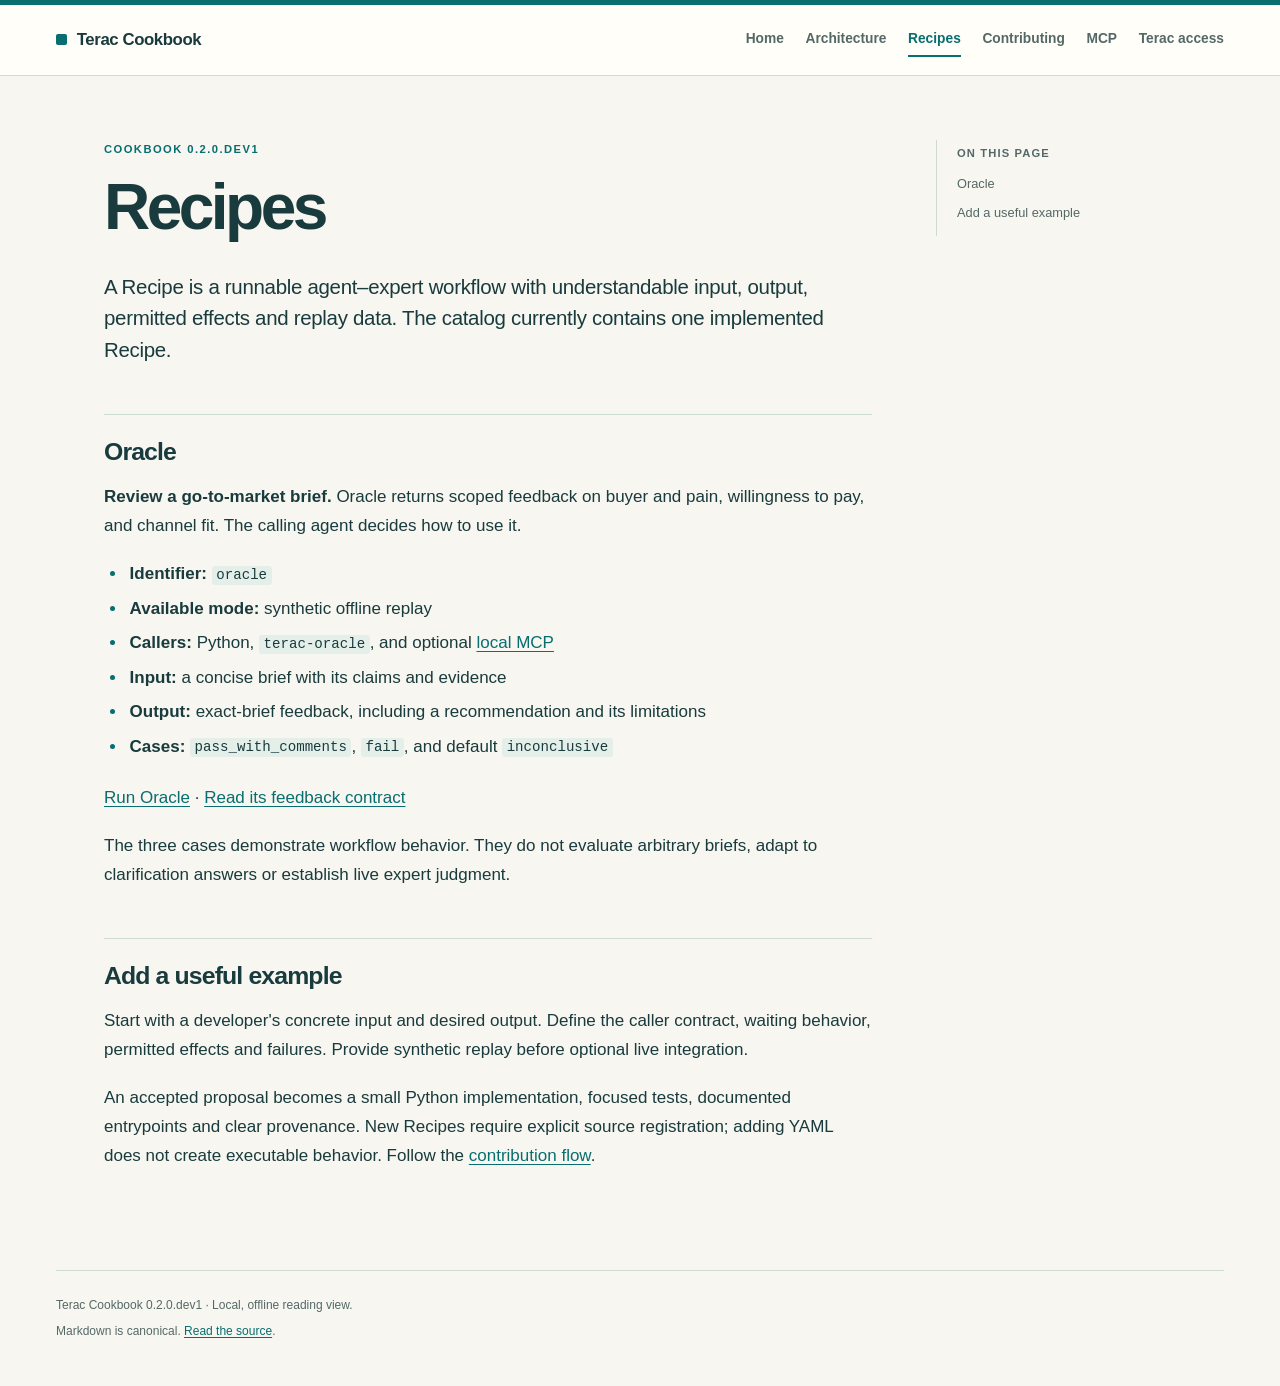
==== docs/recipes/index.html @ 0e65b9fa "feat(mcp): Cookbook MCP with oracle and recipe list tools exposed chore(docs): update docs" ====
<!doctype html>
<html lang="en">
<head>
  <meta charset="utf-8">
  <meta name="viewport" content="width=device-width, initial-scale=1">
  <title>Recipes | Terac Cookbook</title>
  <link rel="stylesheet" href="../assets/site.css">
</head>
<body>
<!-- source: docs/recipes/index.md; source-sha256: 1611e81e369d209ae0ffc7d579bd05542a84274aac4b5c129bf27300b9fef13c -->
<a class="skip-link" href="#main">Skip to content</a>
<header class="site-header">
  <div class="header-inner">
    <a class="brand" href="../index.html">Terac Cookbook</a>
    <nav class="site-nav" aria-label="Main navigation">
        <a href="../index.html">Home</a>
        <a href="../architecture.html">Architecture</a>
        <a href="index.html" aria-current="page">Recipes</a>
        <a href="../contributing.html">Contributing</a>
        <a href="../mcp.html">MCP</a>
        <a href="../terac-access.html">Terac access</a>
    </nav>
  </div>
</header>
<main id="main" class="page-shell">
  <div class="page-layout">
    <article>
      <header class="page-header">
        <p class="eyebrow">Cookbook 0.2.0.dev1</p>
        <h1 id="recipes">Recipes</h1>
        <p class="lead">A Recipe is a runnable agent–expert workflow with understandable input, output,
permitted effects and replay data. The catalog currently contains one implemented
Recipe.</p>
      </header>
      <div class="content">
<h2 id="oracle">Oracle</h2>
<p><strong>Review a go-to-market brief.</strong> Oracle returns scoped feedback on buyer and pain,
willingness to pay, and channel fit. The calling agent decides how to use it.</p>
<ul>
<li><strong>Identifier:</strong> <code>oracle</code></li>
<li><strong>Available mode:</strong> synthetic offline replay</li>
<li><strong>Callers:</strong> Python, <code>terac-oracle</code>, and optional <a href="../mcp.html">local MCP</a></li>
<li><strong>Input:</strong> a concise brief with its claims and evidence</li>
<li><strong>Output:</strong> exact-brief feedback, including a recommendation and its limitations</li>
<li><strong>Cases:</strong> <code>pass_with_comments</code>, <code>fail</code>, and default <code>inconclusive</code></li>
</ul>
<p><a href="oracle.html">Run Oracle</a> · <a href="../../recipes/oracle/review-contract.md">Read its feedback contract</a></p>
<p>The three cases demonstrate workflow behavior. They do not evaluate arbitrary
briefs, adapt to clarification answers or establish live expert judgment.</p>
<h2 id="add-a-useful-example">Add a useful example</h2>
<p>Start with a developer's concrete input and desired output. Define the caller
contract, waiting behavior, permitted effects and failures. Provide synthetic
replay before optional live integration.</p>
<p>An accepted proposal becomes a small Python implementation, focused tests,
documented entrypoints and clear provenance. New Recipes require explicit source
registration; adding YAML does not create executable behavior. Follow the
<a href="../contributing.html">contribution flow</a>.</p>
      </div>
    </article>
    <nav class="toc" aria-label="On this page">
      <p class="toc-title">On this page</p>
<div>
<ul>
<li><a href="#oracle">Oracle</a></li>
<li><a href="#add-a-useful-example">Add a useful example</a></li>
</ul>
</div>
    </nav>
  </div>
</main>
<footer class="site-footer">
  <p>Terac Cookbook 0.2.0.dev1 · Local, offline reading view.</p>
  <p class="source-note">Markdown is canonical. <a href="index.md">Read the source</a>.</p>
</footer>
</body>
</html>
---- docs/assets/site.css ----
/* Local, script-free reading views for the canonical Cookbook Markdown. */
:root {
  color-scheme: light;
  --paper: #f7f6f0;
  --surface: #fffef9;
  --ink: #193b3d;
  --muted: #546967;
  --teal: #086e70;
  --teal-dark: #07585a;
  --tint: #e5efea;
  --line: #cedbd4;
  --code: #143436;
  --code-text: #f0f5ed;
  --measure: 48rem;
  font-family: -apple-system, BlinkMacSystemFont, "Segoe UI", sans-serif;
  font-synthesis: none;
  text-rendering: optimizeLegibility;
  -webkit-font-smoothing: antialiased;
}

* { box-sizing: border-box; }
html { scroll-padding-top: 2rem; }
body {
  margin: 0;
  color: var(--ink);
  background: var(--paper);
  font-size: 17px;
  line-height: 1.7;
}

a { color: var(--teal); text-underline-offset: .18em; }
a:hover { color: var(--teal-dark); text-decoration-thickness: .12em; }
a:focus-visible, button:focus-visible {
  outline: 3px solid var(--teal);
  outline-offset: 5px;
  border-radius: 2px;
}
::selection { background: #c6e2d6; color: var(--ink); }

.skip-link {
  position: absolute;
  z-index: 10;
  top: .75rem;
  left: 1rem;
  padding: .5rem 1rem;
  background: var(--surface);
  transform: translateY(-200%);
}
.skip-link:focus { transform: translateY(0); }

body > header, .site-header {
  border-top: 5px solid var(--teal);
  border-bottom: 1px solid var(--line);
  background: var(--surface);
}
.header-inner, .site-header > div {
  max-width: 78rem;
  margin: auto;
  padding: 1.15rem 2.5rem;
  display: flex;
  align-items: center;
  justify-content: space-between;
  gap: 1.25rem;
}
.brand, .site-title {
  color: var(--ink);
  text-decoration: none;
  font-weight: 750;
  font-size: 1.05rem;
  letter-spacing: -.025em;
}
.brand::before, .site-title::before {
  content: "";
  display: inline-block;
  width: .7rem;
  height: .7rem;
  background: var(--teal);
  margin-right: .6rem;
  border-radius: 2px;
}
.site-nav, .site-header nav {
  display: flex;
  flex-wrap: wrap;
  gap: .3rem 1.35rem;
  font-size: .86rem;
  font-weight: 600;
}
.site-nav a, .site-header nav a {
  color: var(--muted);
  text-decoration: none;
  padding: .25rem 0;
  border-bottom: 2px solid transparent;
}
.site-nav a:hover, .site-header nav a:hover,
.site-nav a[aria-current="page"], .site-header nav a[aria-current="page"] {
  color: var(--teal);
  border-bottom-color: var(--teal);
}

main, .page-shell {
  max-width: 78rem;
  margin: 0 auto;
  padding: 4rem 2.5rem 5rem;
}
main > article, main > .content, .page-content {
  max-width: var(--measure);
  margin-inline: auto;
}
.page-layout {
  display: grid;
  grid-template-columns: minmax(0, var(--measure)) minmax(11rem, 15rem);
  justify-content: center;
  gap: 4rem;
}
.page-layout article, .page-layout .content { min-width: 0; }
.page-header { margin-bottom: 2.5rem; }
.eyebrow, .kicker {
  margin: 0 0 .65rem;
  color: var(--teal);
  text-transform: uppercase;
  letter-spacing: .13em;
  font-size: .7rem;
  font-weight: 750;
}
h1, h2, h3, h4 {
  color: var(--ink);
  line-height: 1.18;
  letter-spacing: -.035em;
  font-weight: 720;
}
h1 {
  margin: 0 0 1.6rem;
  max-width: 19ch;
  font-size: clamp(2.55rem, 5vw, 4.2rem);
  letter-spacing: -.055em;
}
h2 {
  margin: 3rem 0 1.05rem;
  padding-top: 1.4rem;
  border-top: 1px solid var(--line);
  font-size: 1.55rem;
}
h3 { margin: 2rem 0 .8rem; font-size: 1.15rem; }
h4 { margin: 1.5rem 0 .7rem; font-size: 1rem; }
p { margin: 0 0 1.2rem; }
strong { font-weight: 700; }
.lead, article > h1 + p, .content > h1 + p {
  color: var(--ink);
  font-size: 1.28rem;
  line-height: 1.55;
  letter-spacing: -.015em;
}
ul, ol { padding-left: 1.45rem; margin: 0 0 1.4rem; }
li { margin: .35rem 0; padding-left: .15rem; }
li > p { margin-bottom: .55rem; }
li::marker { color: var(--teal); }
hr { border: 0; border-top: 1px solid var(--line); margin: 2.5rem 0; }
blockquote {
  margin: 1.7rem 0;
  border-left: 3px solid var(--teal);
  padding: .8rem 1.25rem;
  color: var(--muted);
  background: var(--tint);
}
blockquote > :last-child { margin-bottom: 0; }

code, pre {
  font-family: "Cascadia Code", "SFMono-Regular", Consolas, monospace;
  font-variant-ligatures: none;
  font-size: .83em;
}
:not(pre) > code {
  padding: .1em .32em;
  color: var(--ink);
  background: var(--tint);
  border-radius: 3px;
  overflow-wrap: anywhere;
}
pre {
  margin: 1.35rem 0 1.65rem;
  padding: 1.3rem 1.45rem;
  overflow-x: auto;
  color: var(--code-text);
  background: var(--code);
  border-radius: 5px;
  line-height: 1.65;
  tab-size: 4;
}
pre code { font-size: 1em; padding: 0; background: transparent; color: inherit; }
.codehilite { margin: 0; }
.codehilite pre { margin-inline: 0; }
table {
  display: block;
  width: 100%;
  margin: 1.5rem 0 1.8rem;
  border-collapse: collapse;
  overflow-x: auto;
  font-size: .88rem;
  line-height: 1.5;
  text-align: left;
}
th, td {
  padding: .85rem 1rem .85rem 0;
  border-bottom: 1px solid var(--line);
  vertical-align: top;
}
th {
  color: var(--teal-dark);
  border-top: 2px solid var(--teal);
  font-weight: 700;
}
th:first-child, td:first-child { min-width: 10rem; }
th:last-child, td:last-child { padding-right: 0; }
table code { font-size: .85em; }

img, svg { max-width: 100%; height: auto; }
article img, .content img {
  display: block;
  width: 100%;
  margin: 2rem auto;
  background: var(--surface);
  border: 1px solid var(--line);
  border-radius: 5px;
}
figure { margin: 2rem 0; }
figcaption { color: var(--muted); font-size: .8rem; }
.toc {
  align-self: start;
  position: sticky;
  top: 2rem;
  padding: .3rem 0 .3rem 1.25rem;
  border-left: 1px solid var(--line);
  color: var(--muted);
  font-size: .8rem;
  line-height: 1.5;
}
.toc h2, .toc-title {
  margin: 0 0 .75rem;
  border: 0;
  padding: 0;
  font-size: .7rem;
  font-weight: 750;
  text-transform: uppercase;
  letter-spacing: .1em;
}
.toc ul { list-style: none; padding: 0; margin: 0; }
.toc ul ul { margin: .3rem 0 .6rem .8rem; }
.toc li { padding: 0; margin: .6rem 0; }
.toc a { text-decoration: none; color: var(--muted); }
.toc a:hover { color: var(--teal); text-decoration: underline; }
.source-note, .generated-note, .metadata {
  color: var(--muted);
  font-size: .75rem;
  line-height: 1.5;
}
body > footer, .site-footer {
  border-top: 1px solid var(--line);
  max-width: 73rem;
  margin: auto;
  padding: 1.5rem 0 2.5rem;
  color: var(--muted);
  font-size: .75rem;
}
.site-footer p { margin-bottom: .4rem; }

@media (max-width: 1000px) {
  .page-layout { grid-template-columns: minmax(0, var(--measure)); gap: 2rem; }
  .page-layout .toc { position: static; grid-row: 1; }
  .toc { position: static; }
}
@media (max-width: 640px) {
  body { font-size: 16px; }
  .header-inner, .site-header > div {
    align-items: start;
    flex-direction: column;
    padding: 1rem 1.25rem;
    gap: .7rem;
  }
  .site-nav, .site-header nav { gap: .3rem 1rem; font-size: .8rem; }
  main, .page-shell { padding: 2.5rem 1.25rem 3.5rem; }
  h1 { font-size: 2.65rem; }
  h2 { font-size: 1.35rem; margin-top: 2.5rem; }
  .lead, article > h1 + p, .content > h1 + p { font-size: 1.15rem; }
  pre { padding: 1rem; font-size: .76em; }
  table { font-size: .8rem; }
  th:first-child, td:first-child { min-width: 8rem; }
  body > footer, .site-footer { margin-inline: 1.25rem; }
}
@media (prefers-reduced-motion: reduce) {
  html { scroll-behavior: auto; }
}
@media print {
  body { background: white; color: black; font-size: 10pt; }
  .site-header, .site-nav, .toc, .skip-link { display: none; }
  main, .page-shell { padding: 0; max-width: none; }
  main > article, main > .content { max-width: none; }
  h1 { font-size: 28pt; }
  h2 { break-after: avoid; }
  pre, blockquote, img, tr { break-inside: avoid; }
  pre { white-space: pre-wrap; color: black; background: #f0f0f0; }
  a { color: inherit; }
  .site-footer { max-width: none; }
}
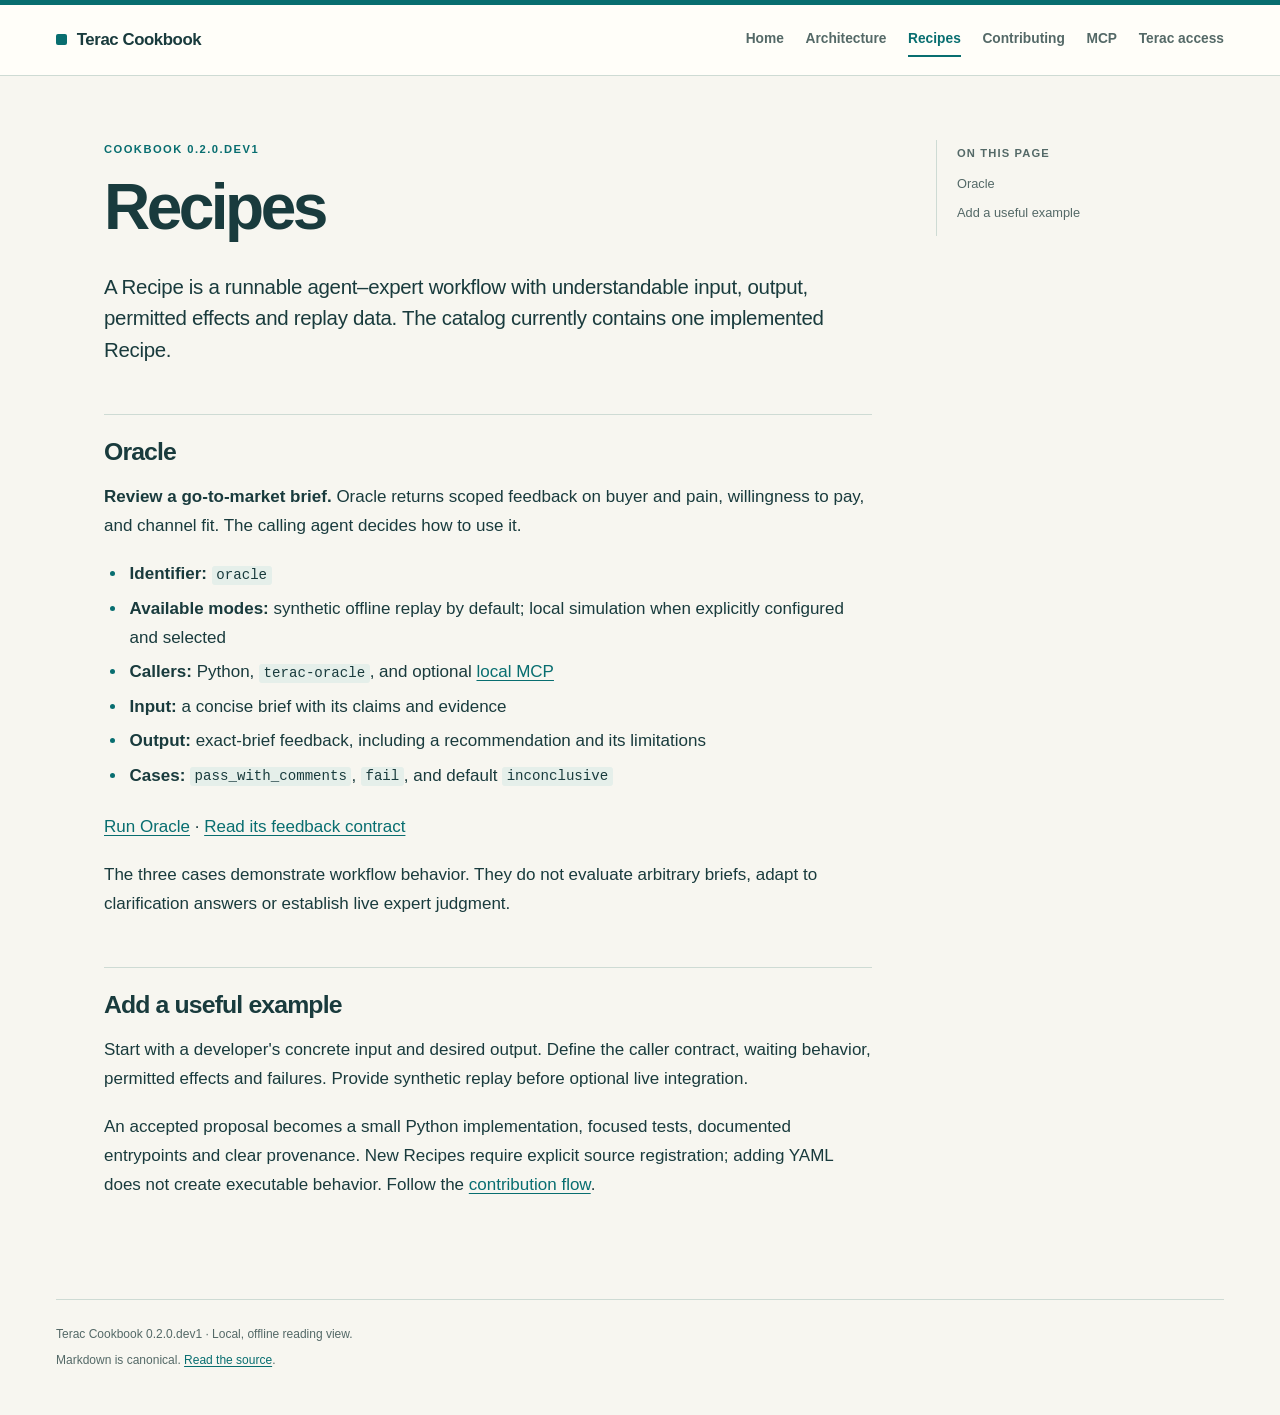
==== commit cffe8339: "feat(sim): simulation path for e2e recipe tests chore(docs): update docs from review" ====
--- a/docs/recipes/index.html
+++ b/docs/recipes/index.html
@@ -7,7 +7,7 @@
   <link rel="stylesheet" href="../assets/site.css">
 </head>
 <body>
-<!-- source: docs/recipes/index.md; source-sha256: 1611e81e369d209ae0ffc7d579bd05542a84274aac4b5c129bf27300b9fef13c -->
+<!-- source: docs/recipes/index.md; source-sha256: 40432bbab158804e6e11a91fb3b6cdca2ca67d08f8f4c3404f194bd7614bd937 -->
 <a class="skip-link" href="#main">Skip to content</a>
 <header class="site-header">
   <div class="header-inner">
@@ -38,7 +38,7 @@
 willingness to pay, and channel fit. The calling agent decides how to use it.</p>
 <ul>
 <li><strong>Identifier:</strong> <code>oracle</code></li>
-<li><strong>Available mode:</strong> synthetic offline replay</li>
+<li><strong>Available modes:</strong> synthetic offline replay by default; local simulation when explicitly configured and selected</li>
 <li><strong>Callers:</strong> Python, <code>terac-oracle</code>, and optional <a href="../mcp.html">local MCP</a></li>
 <li><strong>Input:</strong> a concise brief with its claims and evidence</li>
 <li><strong>Output:</strong> exact-brief feedback, including a recommendation and its limitations</li>
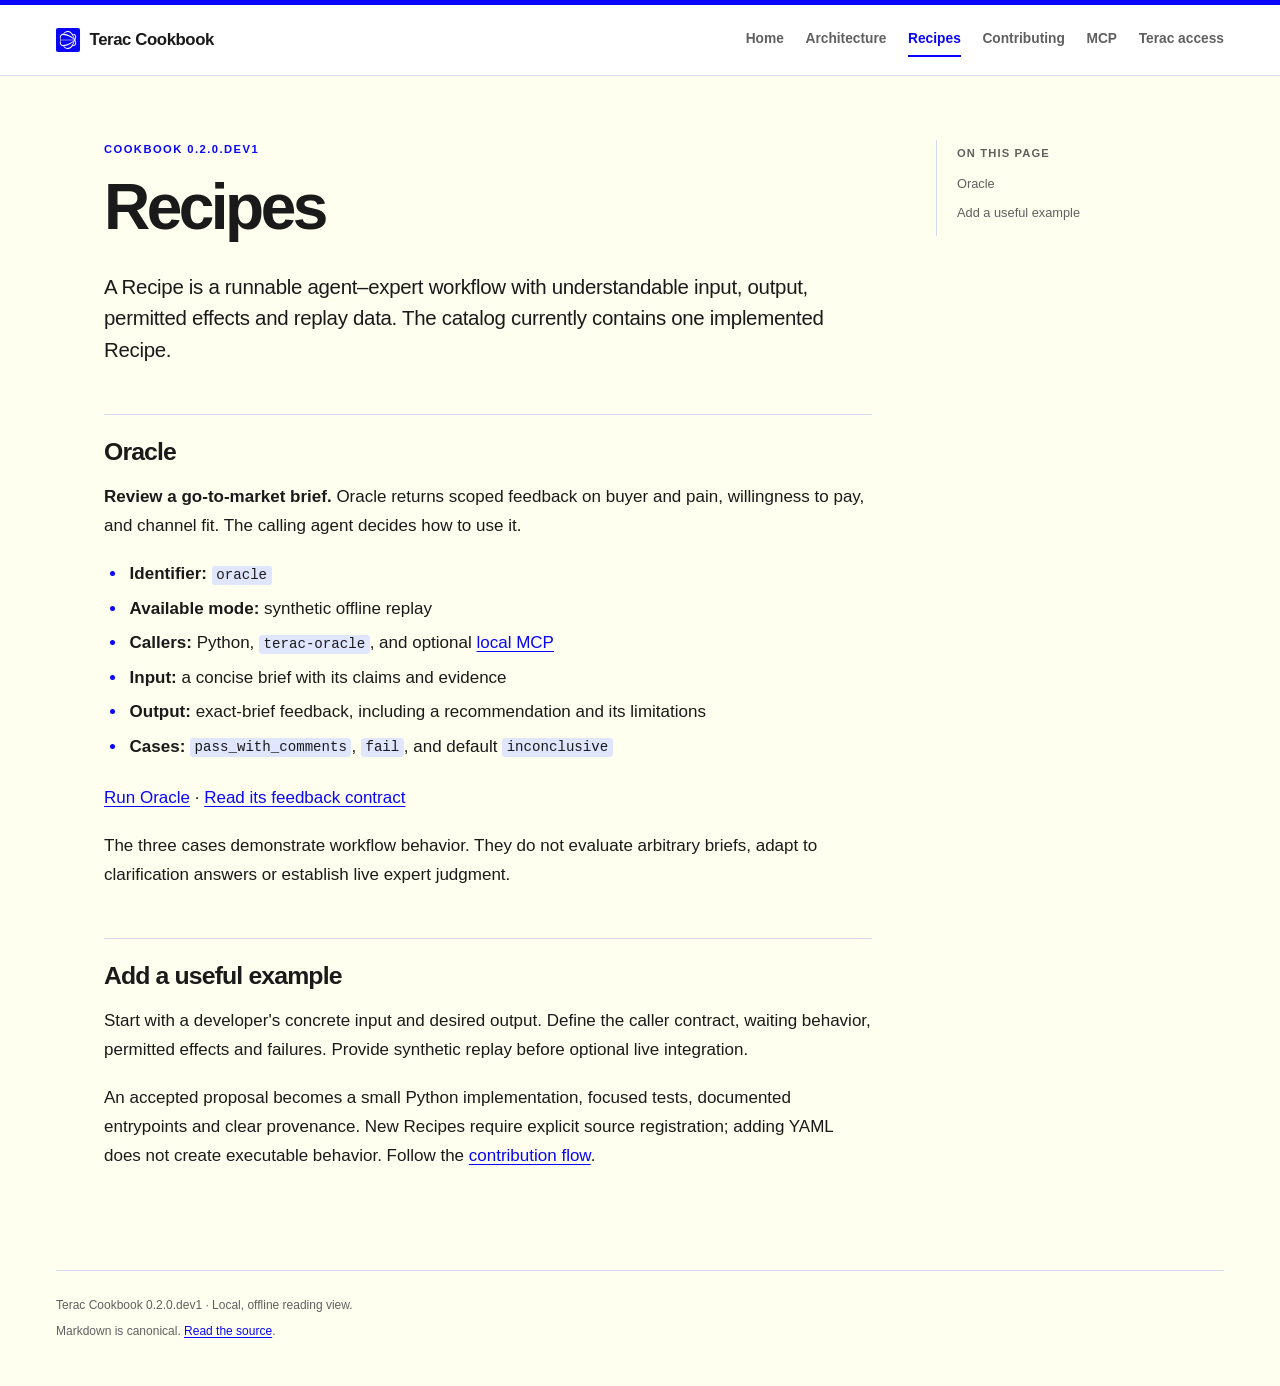
==== commit 61c4a308: "docs(theme): improve theme to match Terac" ====
--- a/docs/recipes/index.html
+++ b/docs/recipes/index.html
@@ -7,11 +7,13 @@
   <link rel="stylesheet" href="../assets/site.css">
 </head>
 <body>
-<!-- source: docs/recipes/index.md; source-sha256: 40432bbab158804e6e11a91fb3b6cdca2ca67d08f8f4c3404f194bd7614bd937 -->
+<!-- source: docs/recipes/index.md; source-sha256: 1611e81e369d209ae0ffc7d579bd05542a84274aac4b5c129bf27300b9fef13c -->
 <a class="skip-link" href="#main">Skip to content</a>
 <header class="site-header">
   <div class="header-inner">
-    <a class="brand" href="../index.html">Terac Cookbook</a>
+    <a class="brand" href="../index.html">
+      <img class="brand-mark" src="../assets/terac-icon.svg" width="24" height="24" alt="">Terac Cookbook
+    </a>
     <nav class="site-nav" aria-label="Main navigation">
         <a href="../index.html">Home</a>
         <a href="../architecture.html">Architecture</a>
@@ -38,7 +40,7 @@
 willingness to pay, and channel fit. The calling agent decides how to use it.</p>
 <ul>
 <li><strong>Identifier:</strong> <code>oracle</code></li>
-<li><strong>Available modes:</strong> synthetic offline replay by default; local simulation when explicitly configured and selected</li>
+<li><strong>Available mode:</strong> synthetic offline replay</li>
 <li><strong>Callers:</strong> Python, <code>terac-oracle</code>, and optional <a href="../mcp.html">local MCP</a></li>
 <li><strong>Input:</strong> a concise brief with its claims and evidence</li>
 <li><strong>Output:</strong> exact-brief feedback, including a recommendation and its limitations</li>
--- a/docs/assets/site.css
+++ b/docs/assets/site.css
@@ -1,14 +1,14 @@
 /* Local, script-free reading views for the canonical Cookbook Markdown. */
 :root {
   color-scheme: light;
-  --paper: #f7f6f0;
-  --surface: #fffef9;
-  --ink: #193b3d;
-  --muted: #546967;
-  --teal: #086e70;
-  --teal-dark: #07585a;
-  --tint: #e5efea;
-  --line: #cedbd4;
+  --paper: #FFFFF0;
+  --surface: #FFFFFF;
+  --ink: #1A1A1A;
+  --muted: #606060;
+  --teal: #0A06F7;
+  --teal-dark: #0006B7;
+  --tint: #DFE6FD;
+  --line: #d5dbef;
   --code: #143436;
   --code-text: #f0f5ed;
   --measure: 48rem;
@@ -35,7 +35,7 @@
   outline-offset: 5px;
   border-radius: 2px;
 }
-::selection { background: #c6e2d6; color: var(--ink); }
+::selection { background: var(--tint); color: var(--ink); }
 
 .skip-link {
   position: absolute;
@@ -69,13 +69,17 @@
   font-size: 1.05rem;
   letter-spacing: -.025em;
 }
-.brand::before, .site-title::before {
-  content: "";
-  display: inline-block;
-  width: .7rem;
-  height: .7rem;
+.brand {
+  display: inline-flex;
+  align-items: center;
+  gap: .6rem;
+}
+.brand-mark {
+  width: 24px;
+  height: 24px;
+  padding: 3px;
+  flex: none;
   background: var(--teal);
-  margin-right: .6rem;
   border-radius: 2px;
 }
 .site-nav, .site-header nav {
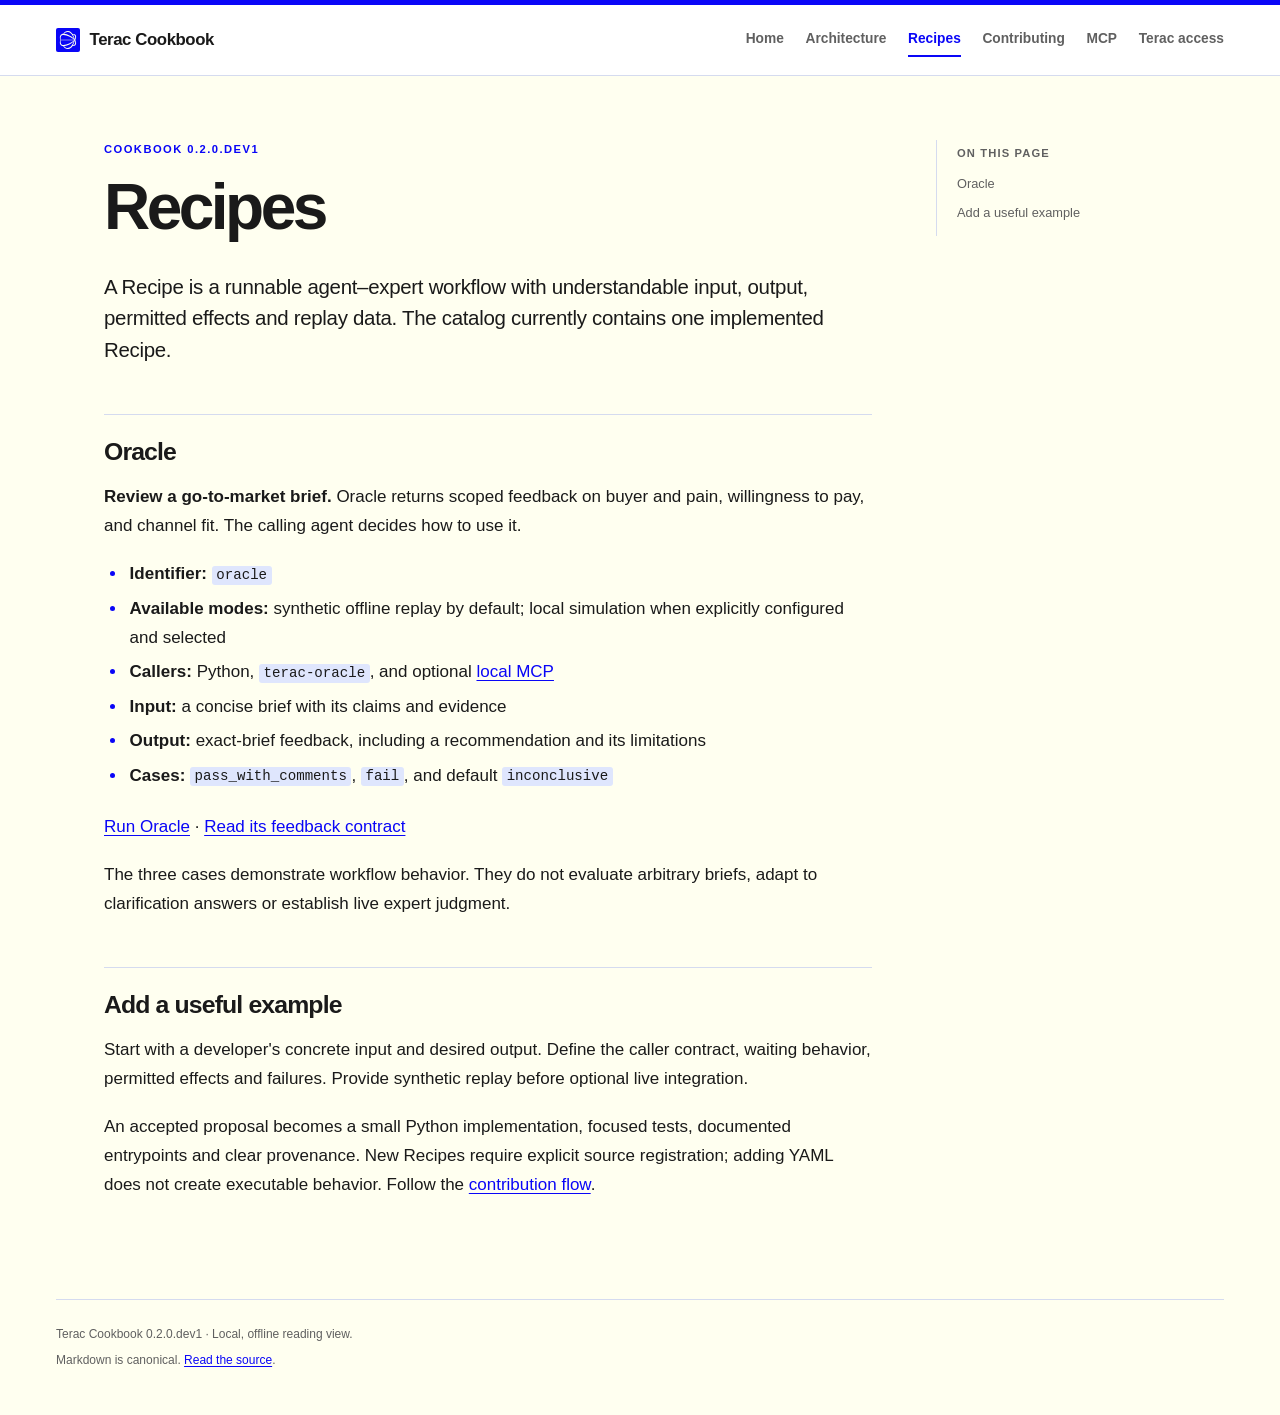
==== commit f21b0ae7: "Merge pull request #5 from TeracAI/codex/cb06-branding docs(theme): improve theme to match Terac" ====
--- a/docs/recipes/index.html
+++ b/docs/recipes/index.html
@@ -7,7 +7,7 @@
   <link rel="stylesheet" href="../assets/site.css">
 </head>
 <body>
-<!-- source: docs/recipes/index.md; source-sha256: 1611e81e369d209ae0ffc7d579bd05542a84274aac4b5c129bf27300b9fef13c -->
+<!-- source: docs/recipes/index.md; source-sha256: 40432bbab158804e6e11a91fb3b6cdca2ca67d08f8f4c3404f194bd7614bd937 -->
 <a class="skip-link" href="#main">Skip to content</a>
 <header class="site-header">
   <div class="header-inner">
@@ -40,7 +40,7 @@
 willingness to pay, and channel fit. The calling agent decides how to use it.</p>
 <ul>
 <li><strong>Identifier:</strong> <code>oracle</code></li>
-<li><strong>Available mode:</strong> synthetic offline replay</li>
+<li><strong>Available modes:</strong> synthetic offline replay by default; local simulation when explicitly configured and selected</li>
 <li><strong>Callers:</strong> Python, <code>terac-oracle</code>, and optional <a href="../mcp.html">local MCP</a></li>
 <li><strong>Input:</strong> a concise brief with its claims and evidence</li>
 <li><strong>Output:</strong> exact-brief feedback, including a recommendation and its limitations</li>
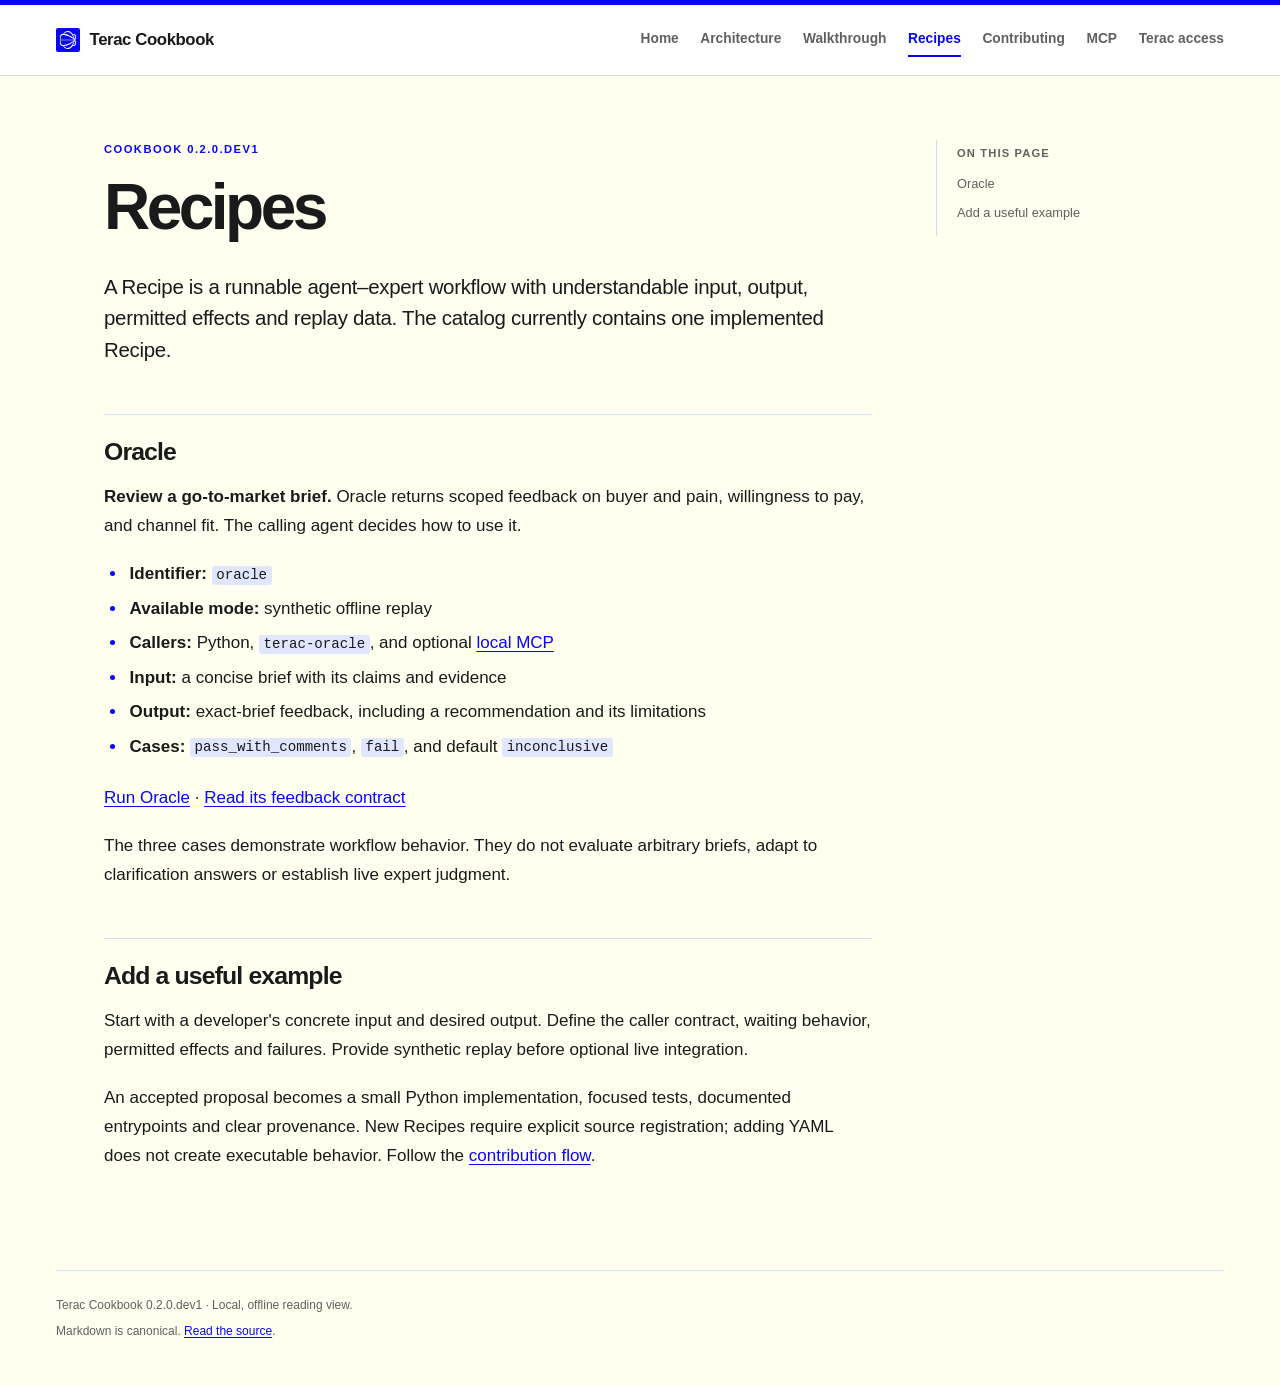
==== commit b6f69bf9: "feat(mcp): multi-recipe setup, per recipe tools" ====
--- a/docs/recipes/index.html
+++ b/docs/recipes/index.html
@@ -7,7 +7,7 @@
   <link rel="stylesheet" href="../assets/site.css">
 </head>
 <body>
-<!-- source: docs/recipes/index.md; source-sha256: 40432bbab158804e6e11a91fb3b6cdca2ca67d08f8f4c3404f194bd7614bd937 -->
+<!-- source: docs/recipes/index.md; source-sha256: 1611e81e369d209ae0ffc7d579bd05542a84274aac4b5c129bf27300b9fef13c -->
 <a class="skip-link" href="#main">Skip to content</a>
 <header class="site-header">
   <div class="header-inner">
@@ -17,6 +17,7 @@
     <nav class="site-nav" aria-label="Main navigation">
         <a href="../index.html">Home</a>
         <a href="../architecture.html">Architecture</a>
+        <a href="../walkthrough.html">Walkthrough</a>
         <a href="index.html" aria-current="page">Recipes</a>
         <a href="../contributing.html">Contributing</a>
         <a href="../mcp.html">MCP</a>
@@ -40,7 +41,7 @@
 willingness to pay, and channel fit. The calling agent decides how to use it.</p>
 <ul>
 <li><strong>Identifier:</strong> <code>oracle</code></li>
-<li><strong>Available modes:</strong> synthetic offline replay by default; local simulation when explicitly configured and selected</li>
+<li><strong>Available mode:</strong> synthetic offline replay</li>
 <li><strong>Callers:</strong> Python, <code>terac-oracle</code>, and optional <a href="../mcp.html">local MCP</a></li>
 <li><strong>Input:</strong> a concise brief with its claims and evidence</li>
 <li><strong>Output:</strong> exact-brief feedback, including a recommendation and its limitations</li>
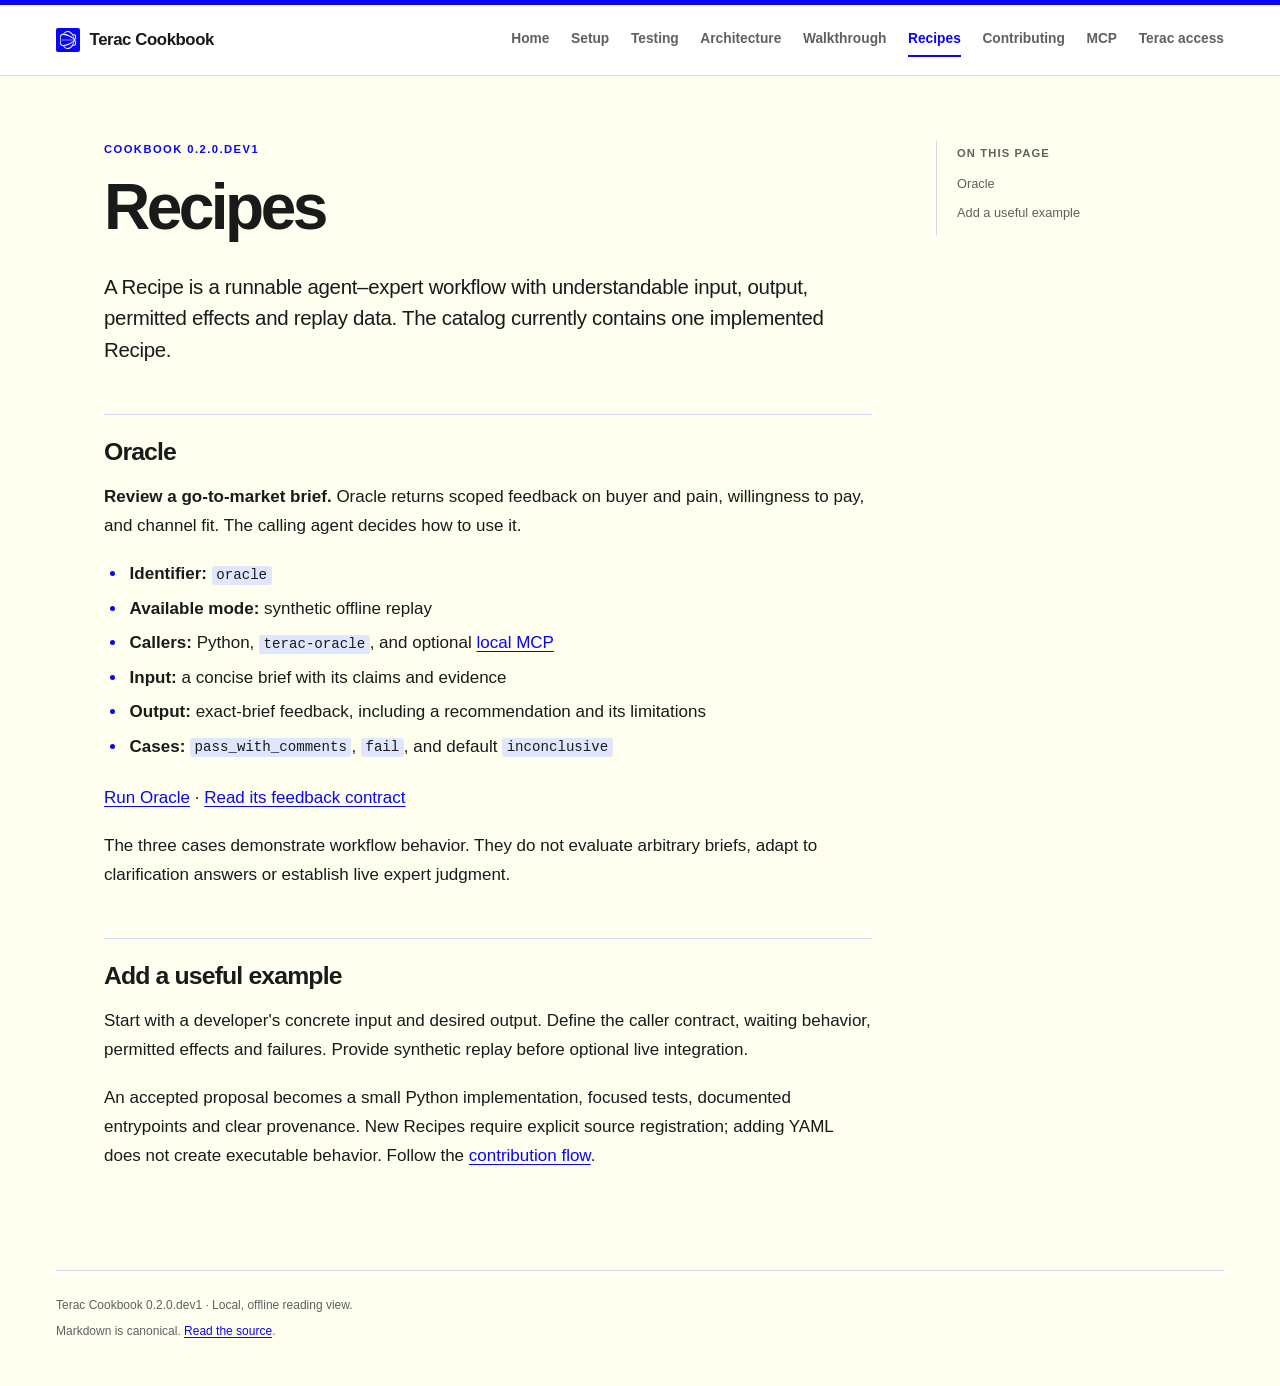
==== commit 2cc0f70c: "build(wheel): install wheel for windows and macos" ====
--- a/docs/recipes/index.html
+++ b/docs/recipes/index.html
@@ -16,6 +16,8 @@
     </a>
     <nav class="site-nav" aria-label="Main navigation">
         <a href="../index.html">Home</a>
+        <a href="../setup.html">Setup</a>
+        <a href="../testing.html">Testing</a>
         <a href="../architecture.html">Architecture</a>
         <a href="../walkthrough.html">Walkthrough</a>
         <a href="index.html" aria-current="page">Recipes</a>
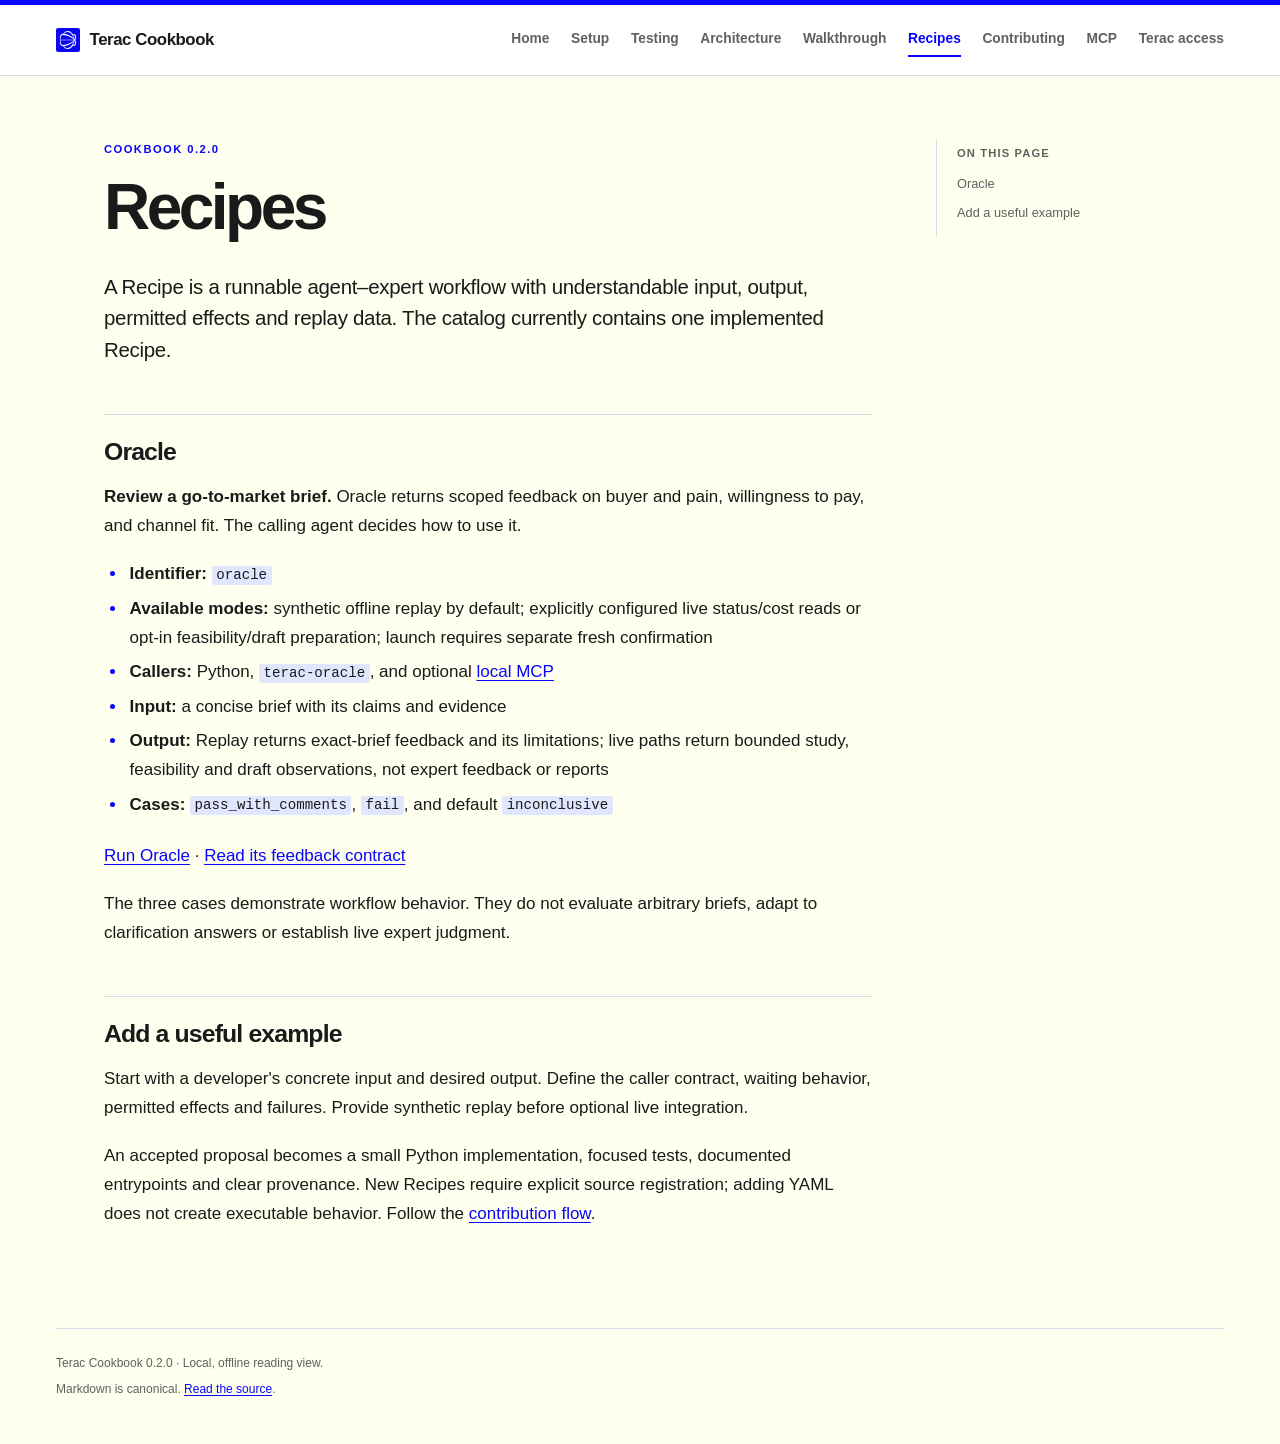
==== commit e45620b3: "feat(studies): publish studies through Terac REST feat(oracle): study publish seams  chore(docs): up" ====
--- a/docs/recipes/index.html
+++ b/docs/recipes/index.html
@@ -7,7 +7,7 @@
   <link rel="stylesheet" href="../assets/site.css">
 </head>
 <body>
-<!-- source: docs/recipes/index.md; source-sha256: 1611e81e369d209ae0ffc7d579bd05542a84274aac4b5c129bf27300b9fef13c -->
+<!-- source: docs/recipes/index.md; source-sha256: 683a070dfdcb7dbf3c0be85692b66c243ddafee91f2f22e009de82194bc1b67d -->
 <a class="skip-link" href="#main">Skip to content</a>
 <header class="site-header">
   <div class="header-inner">
@@ -31,7 +31,7 @@
   <div class="page-layout">
     <article>
       <header class="page-header">
-        <p class="eyebrow">Cookbook 0.2.0.dev1</p>
+        <p class="eyebrow">Cookbook 0.2.0</p>
         <h1 id="recipes">Recipes</h1>
         <p class="lead">A Recipe is a runnable agent–expert workflow with understandable input, output,
 permitted effects and replay data. The catalog currently contains one implemented
@@ -43,10 +43,10 @@
 willingness to pay, and channel fit. The calling agent decides how to use it.</p>
 <ul>
 <li><strong>Identifier:</strong> <code>oracle</code></li>
-<li><strong>Available mode:</strong> synthetic offline replay</li>
+<li><strong>Available modes:</strong> synthetic offline replay by default; explicitly configured live status/cost reads or opt-in feasibility/draft preparation; launch requires separate fresh confirmation</li>
 <li><strong>Callers:</strong> Python, <code>terac-oracle</code>, and optional <a href="../mcp.html">local MCP</a></li>
 <li><strong>Input:</strong> a concise brief with its claims and evidence</li>
-<li><strong>Output:</strong> exact-brief feedback, including a recommendation and its limitations</li>
+<li><strong>Output:</strong> Replay returns exact-brief feedback and its limitations; live paths return bounded study, feasibility and draft observations, not expert feedback or reports</li>
 <li><strong>Cases:</strong> <code>pass_with_comments</code>, <code>fail</code>, and default <code>inconclusive</code></li>
 </ul>
 <p><a href="oracle.html">Run Oracle</a> · <a href="../../recipes/oracle/review-contract.md">Read its feedback contract</a></p>
@@ -74,7 +74,7 @@
   </div>
 </main>
 <footer class="site-footer">
-  <p>Terac Cookbook 0.2.0.dev1 · Local, offline reading view.</p>
+  <p>Terac Cookbook 0.2.0 · Local, offline reading view.</p>
   <p class="source-note">Markdown is canonical. <a href="index.md">Read the source</a>.</p>
 </footer>
 </body>
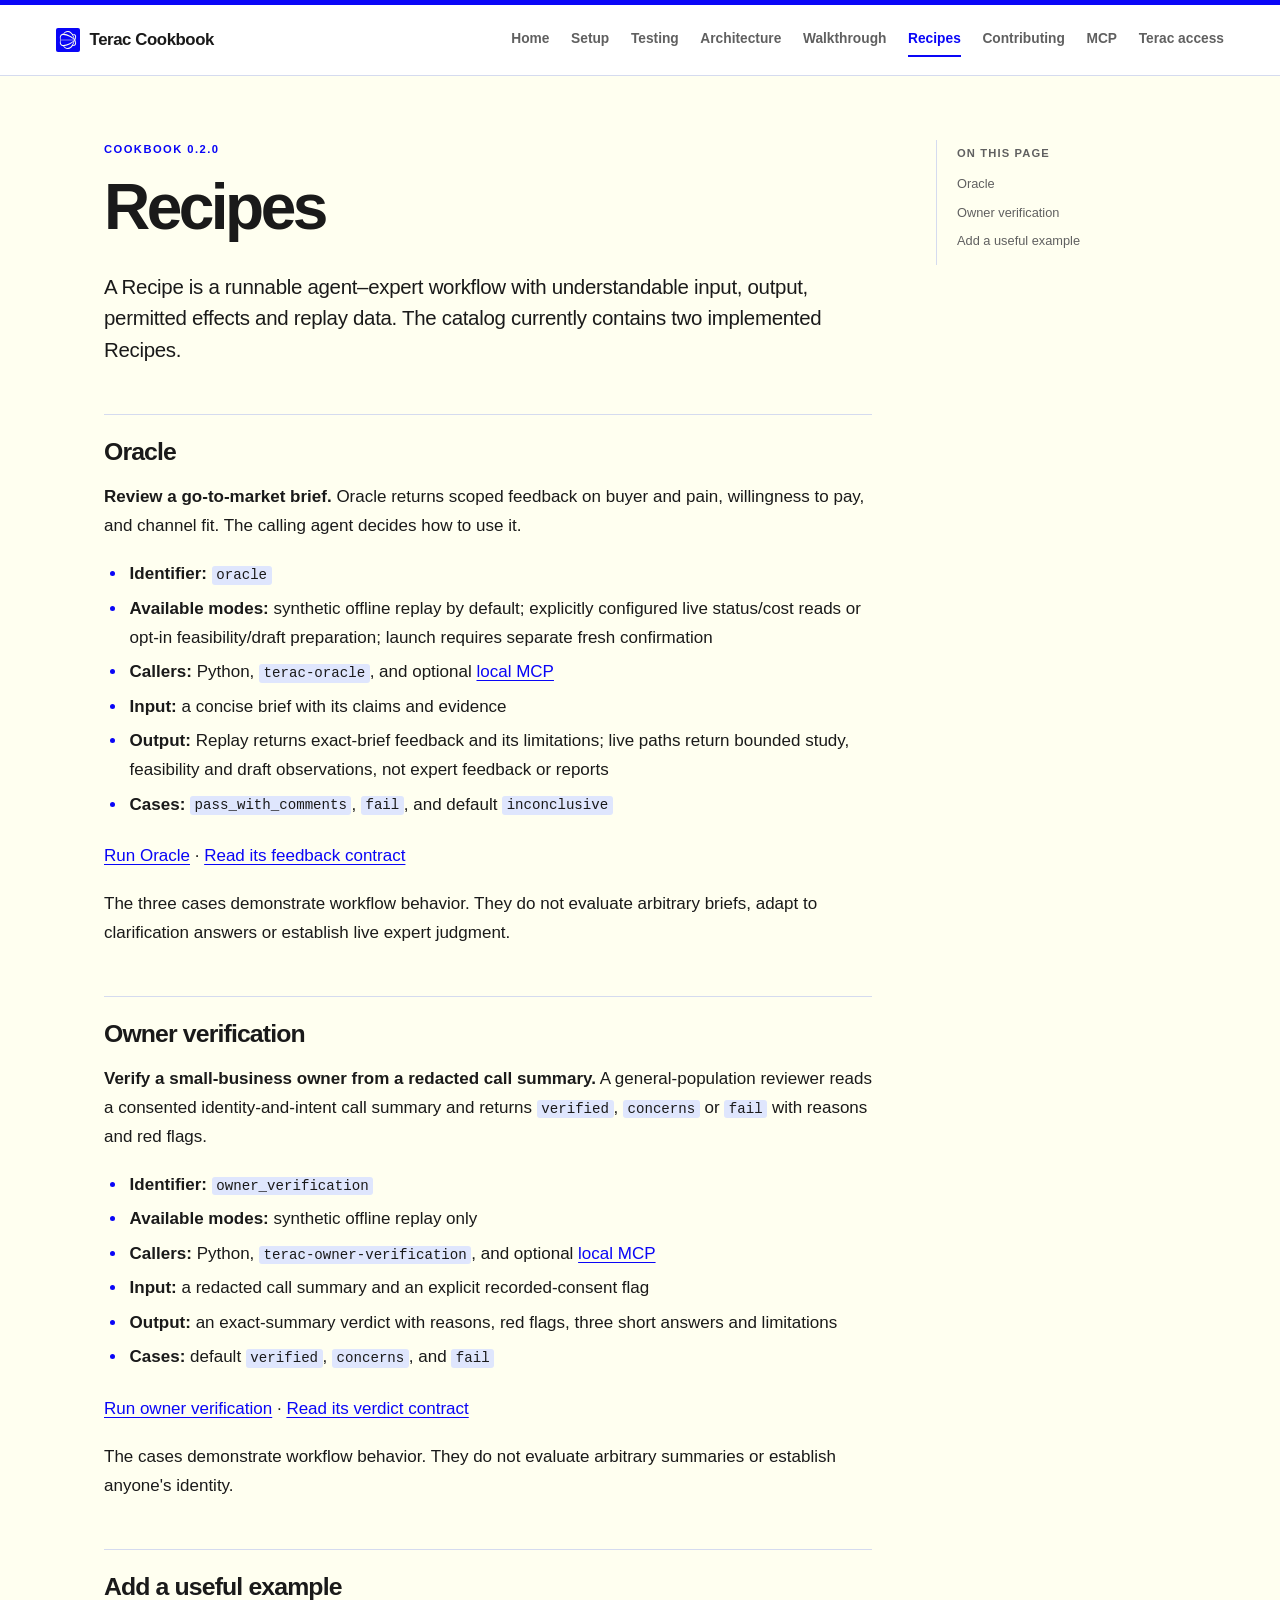
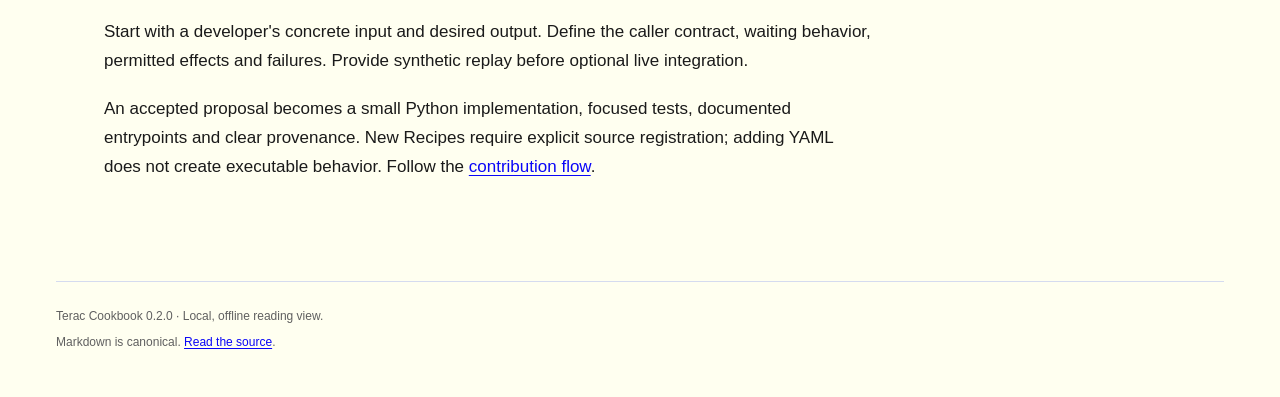
==== commit e26612e8: "Add owner_verification replay recipe A general-population reviewer reads a redacted, consented small" ====
--- a/docs/recipes/index.html
+++ b/docs/recipes/index.html
@@ -7,7 +7,7 @@
   <link rel="stylesheet" href="../assets/site.css">
 </head>
 <body>
-<!-- source: docs/recipes/index.md; source-sha256: 683a070dfdcb7dbf3c0be85692b66c243ddafee91f2f22e009de82194bc1b67d -->
+<!-- source: docs/recipes/index.md; source-sha256: 009244fc04cac22a9479a57bd3fbdc13f9d161cbc1a93bb3831404dde74813c5 -->
 <a class="skip-link" href="#main">Skip to content</a>
 <header class="site-header">
   <div class="header-inner">
@@ -34,8 +34,8 @@
         <p class="eyebrow">Cookbook 0.2.0</p>
         <h1 id="recipes">Recipes</h1>
         <p class="lead">A Recipe is a runnable agent–expert workflow with understandable input, output,
-permitted effects and replay data. The catalog currently contains one implemented
-Recipe.</p>
+permitted effects and replay data. The catalog currently contains two implemented
+Recipes.</p>
       </header>
       <div class="content">
 <h2 id="oracle">Oracle</h2>
@@ -52,6 +52,21 @@
 <p><a href="oracle.html">Run Oracle</a> · <a href="../../recipes/oracle/review-contract.md">Read its feedback contract</a></p>
 <p>The three cases demonstrate workflow behavior. They do not evaluate arbitrary
 briefs, adapt to clarification answers or establish live expert judgment.</p>
+<h2 id="owner-verification">Owner verification</h2>
+<p><strong>Verify a small-business owner from a redacted call summary.</strong> A
+general-population reviewer reads a consented identity-and-intent call summary
+and returns <code>verified</code>, <code>concerns</code> or <code>fail</code> with reasons and red flags.</p>
+<ul>
+<li><strong>Identifier:</strong> <code>owner_verification</code></li>
+<li><strong>Available modes:</strong> synthetic offline replay only</li>
+<li><strong>Callers:</strong> Python, <code>terac-owner-verification</code>, and optional <a href="../mcp.html">local MCP</a></li>
+<li><strong>Input:</strong> a redacted call summary and an explicit recorded-consent flag</li>
+<li><strong>Output:</strong> an exact-summary verdict with reasons, red flags, three short answers and limitations</li>
+<li><strong>Cases:</strong> default <code>verified</code>, <code>concerns</code>, and <code>fail</code></li>
+</ul>
+<p><a href="owner_verification.html">Run owner verification</a> · <a href="../../recipes/owner_verification/verdict-contract.md">Read its verdict contract</a></p>
+<p>The cases demonstrate workflow behavior. They do not evaluate arbitrary
+summaries or establish anyone's identity.</p>
 <h2 id="add-a-useful-example">Add a useful example</h2>
 <p>Start with a developer's concrete input and desired output. Define the caller
 contract, waiting behavior, permitted effects and failures. Provide synthetic
@@ -67,6 +82,7 @@
 <div>
 <ul>
 <li><a href="#oracle">Oracle</a></li>
+<li><a href="#owner-verification">Owner verification</a></li>
 <li><a href="#add-a-useful-example">Add a useful example</a></li>
 </ul>
 </div>
